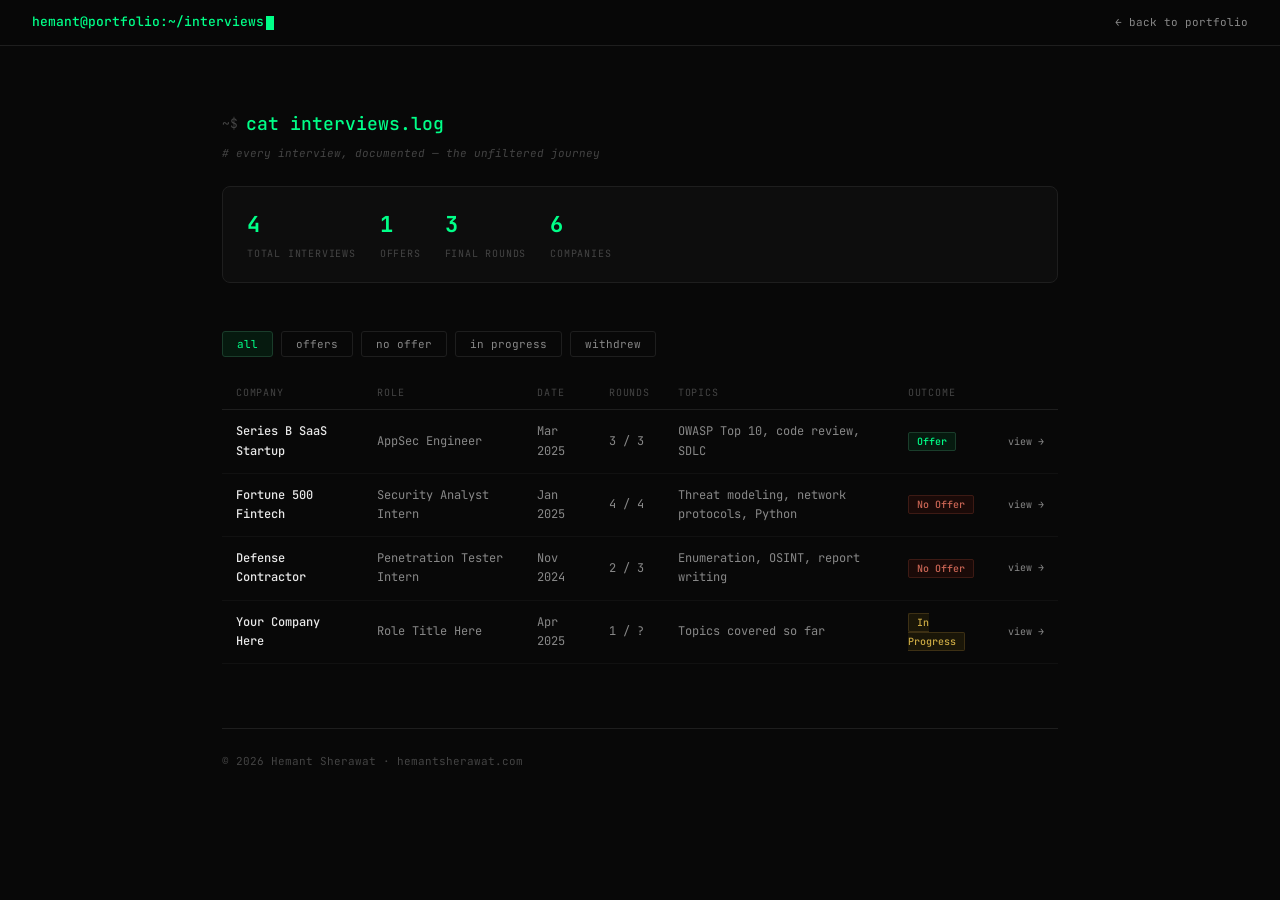
==== interviews/index.html @ 6cf2ea49 "initial template to be filled out" ====
<!DOCTYPE html>
<html lang="en">
<head>
  <meta charset="UTF-8" />
  <meta name="viewport" content="width=device-width, initial-scale=1.0" />

  <!-- ============================================================
    PAGE TITLE — update your name
  ============================================================ -->
  <title>Interview Log · Hemant Sherawat</title>

  <link rel="preconnect" href="https://fonts.googleapis.com" />
  <link rel="preconnect" href="https://fonts.gstatic.com" crossorigin />
  <link href="https://fonts.googleapis.com/css2?family=JetBrains+Mono:wght@400;500;700&display=swap" rel="stylesheet" />

  <style>
    /* ============================================================
      THEME — matches the main portfolio exactly.
      Change colors here if you update the portfolio theme.
    ============================================================ */
    :root {
      --accent:          #00ff88;
      --accent-dim:      #00cc6a;
      --bg:              #080808;
      --bg-card:         #0d0d0d;
      --bg-hover:        #111;
      --bg-accent-faint: #061a0f;
      --border:          #1e1e1e;
      --border-accent:   #1a3d2b;
      --text:            #e8e8e8;
      --text-muted:      #888;
      --text-dim:        #444;
      --red:             #cc6655;
      --red-bg:          #1a0a08;
      --red-border:      #3d1a14;
      --yellow:          #ccaa44;
      --yellow-bg:       #1a1608;
      --yellow-border:   #3d3014;
      --font:            'JetBrains Mono', monospace;
    }

    *, *::before, *::after { box-sizing: border-box; margin: 0; padding: 0; }
    html { scroll-behavior: smooth; }
    body { font-family: var(--font); background: var(--bg); color: var(--text); font-size: 14px; line-height: 1.6; }
    ::-webkit-scrollbar { width: 6px; }
    ::-webkit-scrollbar-track { background: var(--bg); }
    ::-webkit-scrollbar-thumb { background: #222; border-radius: 3px; }

    @keyframes blink { 0%,100%{opacity:1}50%{opacity:0} }
    .cursor { display:inline-block; width:8px; height:14px; background:var(--accent); animation:blink 1s step-end infinite; vertical-align:text-bottom; margin-left:2px; }

    /* ---- NAV ---- */
    nav {
      position: sticky; top: 0; z-index: 100;
      background: rgba(8,8,8,0.92); backdrop-filter: blur(8px);
      border-bottom: 1px solid var(--border);
      padding: 12px 32px;
      display: flex; align-items: center; justify-content: space-between;
    }
    .nav-brand { font-size: 13px; color: var(--accent); font-weight: 500; }
    .nav-back { font-size: 11px; color: var(--text-muted); text-decoration: none; transition: color 0.2s; }
    .nav-back:hover { color: var(--accent); }

    /* ---- PAGE WRAPPER ---- */
    .page { max-width: 900px; margin: 0 auto; padding: 64px 32px; }

    /* ---- HEADER ---- */
    .page-header { margin-bottom: 48px; }
    .cmd-line { display:flex; align-items:center; gap:8px; margin-bottom:6px; }
    .cmd-prompt { color: var(--text-dim); font-size: 13px; }
    .cmd-text { color: var(--accent); font-size: 18px; font-weight: 500; }
    .cmd-comment { font-size: 11px; color: var(--text-dim); font-style: italic; margin-bottom: 24px; }

    /* ---- STATS ROW ---- */
    /* Quick summary numbers at the top of the log.
       To update: change the number inside each .stat-number.
       To add a stat: copy one .stat-item block. */
    .stats-row {
      display: flex; gap: 24px; flex-wrap: wrap;
      margin-bottom: 40px;
      padding: 20px 24px;
      background: var(--bg-card);
      border: 0.5px solid var(--border);
      border-radius: 8px;
    }
    .stat-item { display: flex; flex-direction: column; gap: 4px; }
    .stat-number { font-size: 22px; font-weight: 700; color: var(--accent); }
    .stat-label { font-size: 10px; color: var(--text-dim); letter-spacing: 0.08em; text-transform: uppercase; }

    /* ---- FILTER TABS ---- */
    /* Clicking a tab filters the table by outcome.
       No changes needed — driven by JS at the bottom. */
    .filter-row { display: flex; gap: 8px; margin-bottom: 20px; flex-wrap: wrap; }
    .filter-btn {
      font-family: var(--font); font-size: 11px;
      padding: 5px 14px; border-radius: 3px; cursor: pointer;
      border: 0.5px solid var(--border); background: transparent;
      color: var(--text-muted); transition: all 0.2s;
    }
    .filter-btn:hover { border-color: var(--accent); color: var(--accent); }
    .filter-btn.active { background: var(--bg-accent-faint); border-color: var(--border-accent); color: var(--accent); }

    /* ---- INTERVIEW TABLE ---- */
    /* Each <tr class="interview-row"> is one interview entry.
       Clicking the row navigates to the detail page via data-href.

       To ADD an interview row:
         1. Copy one <tr class="interview-row"> block in the HTML below
         2. Set data-href="./company-role.html" — this is the detail page
            the row links to. Create the detail page from the template.
         3. Set data-outcome to one of: offer | no-offer | pending | withdrew
            This value is used by the filter buttons.
         4. Update all <td> cells.

       To REMOVE a row: delete the entire <tr> block.
    ============================================================ */
    .table-wrap { overflow-x: auto; }
    .interview-table {
      width: 100%; border-collapse: collapse; font-size: 12px;
    }
    .interview-table thead tr { border-bottom: 0.5px solid var(--border); }
    .interview-table th {
      text-align: left; padding: 8px 14px;
      font-size: 10px; color: var(--text-dim);
      letter-spacing: 0.08em; text-transform: uppercase; font-weight: 400;
    }
    .interview-table td {
      padding: 12px 14px;
      color: var(--text-muted);
      border-bottom: 0.5px solid #111;
      vertical-align: middle;
    }

    /* Clickable row styling */
    .interview-row { cursor: pointer; transition: background 0.15s; }
    .interview-row:hover td { background: var(--bg-hover); }
    .interview-row:hover .td-company { color: var(--accent); }
    .interview-row td:last-child { white-space: nowrap; }

    /* Company name column — brighter */
    .td-company { color: var(--text) !important; font-weight: 500; }

    /* "View →" link hint that appears on row hover */
    .td-view {
      font-size: 10px;
      color: var(--text-dim);
      transition: color 0.2s;
    }
    .interview-row:hover .td-view { color: var(--accent); }

    /* Outcome badge styles */
    .status {
      font-size: 10px; padding: 2px 8px; border-radius: 2px; font-weight: 500;
    }
    .status.offer    { color: var(--accent);    background: var(--bg-accent-faint); border: 0.5px solid var(--border-accent); }
    .status.no-offer { color: var(--red);       background: var(--red-bg);          border: 0.5px solid var(--red-border); }
    .status.pending  { color: var(--yellow);    background: var(--yellow-bg);       border: 0.5px solid var(--yellow-border); }
    .status.withdrew { color: var(--text-dim);  background: #111;                   border: 0.5px solid var(--border); }

    /* Hidden row state (used by filter buttons) */
    .interview-row.hidden { display: none; }

    /* ---- FOOTER ---- */
    .page-footer { margin-top: 64px; font-size: 11px; color: var(--text-dim); border-top: 1px solid var(--border); padding-top: 24px; }

    @media (max-width: 600px) {
      nav { padding: 10px 16px; }
      .page { padding: 40px 16px; }
      /* Hide less important columns on mobile */
      .col-topics, .col-rounds { display: none; }
    }
  </style>
</head>
<body>

  <!-- ============================================================
    NAVBAR
    .nav-back: the "← back" link — update href if your portfolio
    index.html lives at a different relative path.
  ============================================================ -->
  <nav>
    <div class="nav-brand">hemant@portfolio:~/interviews<span class="cursor"></span></div>
    <a href="../index.html" class="nav-back">← back to portfolio</a>
  </nav>

  <div class="page">

    <!-- PAGE HEADER -->
    <div class="page-header">
      <div class="cmd-line">
        <span class="cmd-prompt">~$</span>
        <span class="cmd-text">cat interviews.log</span>
      </div>
      <div class="cmd-comment"># every interview, documented — the unfiltered journey</div>

      <!-- ============================================================
        STATS ROW
        Update each .stat-number to match your real counts.
        These are manual — change them each time you add a new interview.

        Stat items:
          Total interviews, Offers, Final rounds reached, Companies
        To add a stat: copy one .stat-item block.
      ============================================================ -->
      <div class="stats-row">
        <div class="stat-item">
          <span class="stat-number" id="stat-total">0</span>
          <!-- stat-total is auto-counted from the table rows via JS -->
          <span class="stat-label">Total Interviews</span>
        </div>
        <div class="stat-item">
          <!-- Update this number manually -->
          <span class="stat-number">1</span>
          <span class="stat-label">Offers</span>
        </div>
        <div class="stat-item">
          <!-- Update this number manually -->
          <span class="stat-number">3</span>
          <span class="stat-label">Final Rounds</span>
        </div>
        <div class="stat-item">
          <!-- Update this number manually -->
          <span class="stat-number">6</span>
          <span class="stat-label">Companies</span>
        </div>
        <!-- Add more stats here if needed, e.g. countries, roles, etc. -->
      </div>
    </div>

    <!-- ============================================================
      FILTER BUTTONS
      Filter by outcome. data-filter must match data-outcome on rows.
      "all" shows everything. No changes needed here.
    ============================================================ -->
    <div class="filter-row">
      <button class="filter-btn active" data-filter="all">all</button>
      <button class="filter-btn" data-filter="offer">offers</button>
      <button class="filter-btn" data-filter="no-offer">no offer</button>
      <button class="filter-btn" data-filter="pending">in progress</button>
      <button class="filter-btn" data-filter="withdrew">withdrew</button>
    </div>

    <!-- ============================================================
      INTERVIEW TABLE
      Each row links to a detail page via data-href.

      HOW TO ADD A NEW INTERVIEW:
        1. Copy one <tr class="interview-row"> block
        2. Set data-href to the relative path of the detail page
           e.g. data-href="./google-security-analyst.html"
        3. Set data-outcome to: offer | no-offer | pending | withdrew
        4. Fill in the 6 <td> columns:
             td-company, Role, Date, Rounds, Topics, Outcome badge
        5. Create the detail page from interview-template.html

      COLUMN ORDER: Company | Role | Date | Rounds | Topics | Outcome | →
    ============================================================ -->
    <div class="table-wrap">
      <table class="interview-table">
        <thead>
          <tr>
            <th>Company</th>
            <th>Role</th>
            <th>Date</th>
            <th class="col-rounds">Rounds</th>
            <th class="col-topics">Topics</th>
            <th>Outcome</th>
            <th></th><!-- view arrow column -->
          </tr>
        </thead>
        <tbody>

          <!-- ── INTERVIEW ROW ──────────────────────────────────────
            data-href:    path to the detail page for this interview
            data-outcome: offer | no-offer | pending | withdrew
            Duplicate this block for every interview you add.
          ──────────────────────────────────────────────────────── -->
          <tr class="interview-row" data-href="./company-role-template.html" data-outcome="offer">
            <td class="td-company">Series B SaaS Startup</td>
            <td>AppSec Engineer</td>
            <td>Mar 2025</td>
            <td class="col-rounds">3 / 3</td>
            <td class="col-topics">OWASP Top 10, code review, SDLC</td>
            <td><span class="status offer">Offer</span></td>
            <td class="td-view">view →</td>
          </tr>

          <tr class="interview-row" data-href="./company-role-template.html" data-outcome="no-offer">
            <td class="td-company">Fortune 500 Fintech</td>
            <td>Security Analyst Intern</td>
            <td>Jan 2025</td>
            <td class="col-rounds">4 / 4</td>
            <td class="col-topics">Threat modeling, network protocols, Python</td>
            <td><span class="status no-offer">No Offer</span></td>
            <td class="td-view">view →</td>
          </tr>

          <tr class="interview-row" data-href="./company-role-template.html" data-outcome="no-offer">
            <td class="td-company">Defense Contractor</td>
            <td>Penetration Tester Intern</td>
            <td>Nov 2024</td>
            <td class="col-rounds">2 / 3</td>
            <td class="col-topics">Enumeration, OSINT, report writing</td>
            <td><span class="status no-offer">No Offer</span></td>
            <td class="td-view">view →</td>
          </tr>

          <tr class="interview-row" data-href="./company-role-template.html" data-outcome="pending">
            <td class="td-company">Your Company Here</td>
            <td>Role Title Here</td>
            <td>Apr 2025</td>
            <td class="col-rounds">1 / ?</td>
            <td class="col-topics">Topics covered so far</td>
            <td><span class="status pending">In Progress</span></td>
            <td class="td-view">view →</td>
          </tr>

          <!-- ADD NEW INTERVIEW ROWS ABOVE THIS LINE -->

        </tbody>
      </table>
    </div><!-- end .table-wrap -->

    <div class="page-footer">
      <!-- Update name and URL -->
      © <span id="yr"></span> Hemant Sherawat · <a href="../index.html" style="color:var(--text-dim);text-decoration:none">hemantsherawat.com</a>
    </div>

  </div><!-- end .page -->

  <script>
    // ---- AUTO-COUNT TOTAL INTERVIEWS ----
    // Reads the number of rows in the table and sets the stat.
    // No changes needed.
    const rows = document.querySelectorAll('.interview-row');
    document.getElementById('stat-total').textContent = rows.length;

    // ---- ROW CLICK — NAVIGATE TO DETAIL PAGE ----
    // Reads data-href on each row and navigates on click.
    // Make sure each row's data-href points to a real file.
    rows.forEach(row => {
      row.addEventListener('click', () => {
        const href = row.dataset.href;
        if (href) window.location.href = href;
      });
    });

    // ---- FILTER BUTTONS ----
    // Filters rows by data-outcome value.
    // "all" shows everything. No changes needed.
    document.querySelectorAll('.filter-btn').forEach(btn => {
      btn.addEventListener('click', () => {
        document.querySelectorAll('.filter-btn').forEach(b => b.classList.remove('active'));
        btn.classList.add('active');
        const filter = btn.dataset.filter;
        rows.forEach(row => {
          if (filter === 'all' || row.dataset.outcome === filter) {
            row.classList.remove('hidden');
          } else {
            row.classList.add('hidden');
          }
        });
      });
    });

    // ---- FOOTER YEAR ----
    document.getElementById('yr').textContent = new Date().getFullYear();
  </script>

</body>
</html>
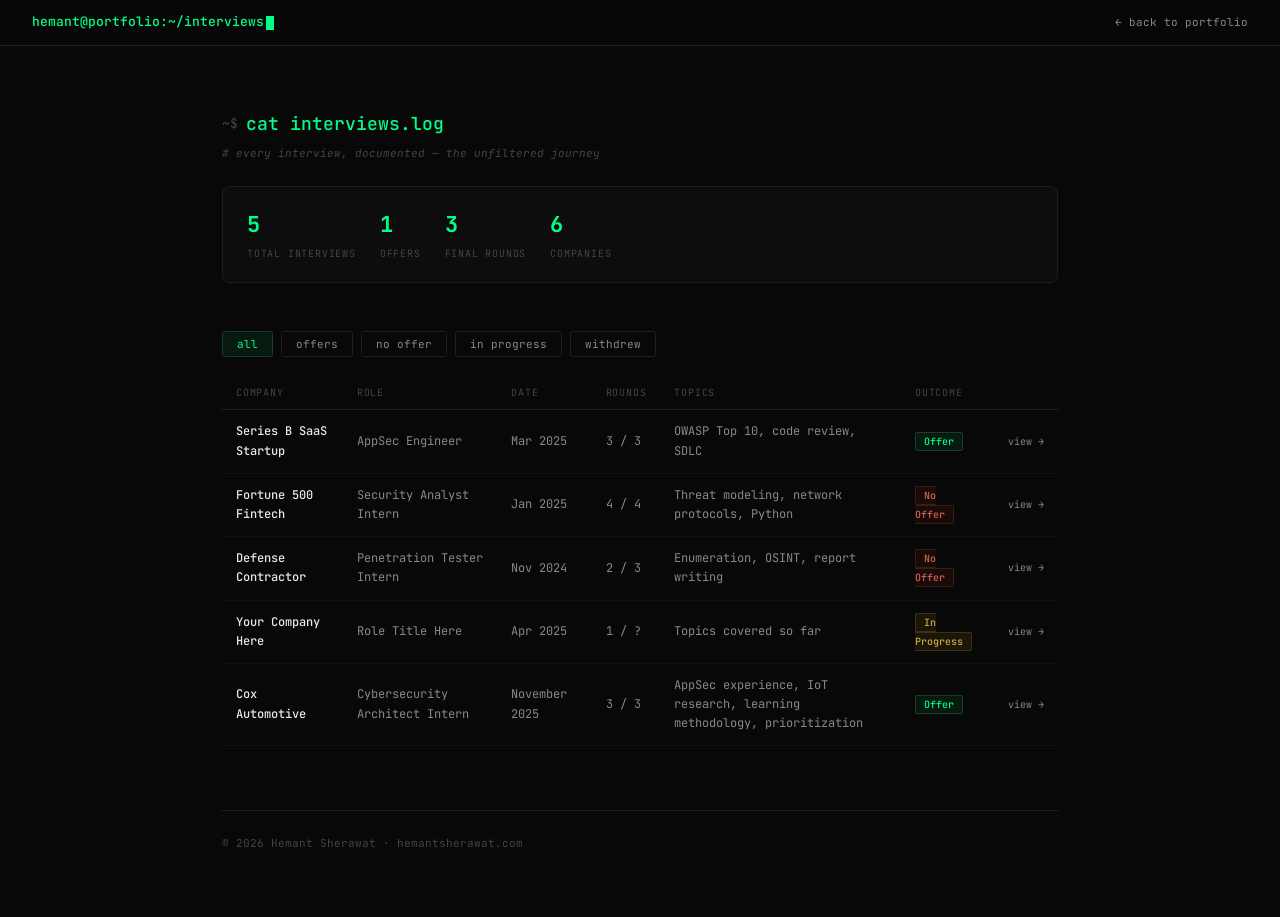
==== commit 7adb4ef1: "Add new interview entry for Cox Automotive Cybersecurity Architect Intern with offer status" ====
--- a/interviews/index.html
+++ b/interviews/index.html
@@ -315,6 +315,16 @@
             <td class="td-view">view →</td>
           </tr>
 
+          <tr class="interview-row" data-href="cox-automotive-cybersecurity-architect-intern.html" data-outcome="pending">
+            <td class="td-company">Cox Automotive</td>
+            <td>Cybersecurity Architect Intern</td>
+            <td>November 2025</td>
+            <td class="col-rounds"> 3 / 3</td>
+            <td class="col-topics">AppSec experience, IoT research, learning methodology, prioritization</td>
+            <td><span class="status offer">Offer</span></td>
+            <td class="td-view">view →</td>
+          </tr>
+
           <!-- ADD NEW INTERVIEW ROWS ABOVE THIS LINE -->
 
         </tbody>
